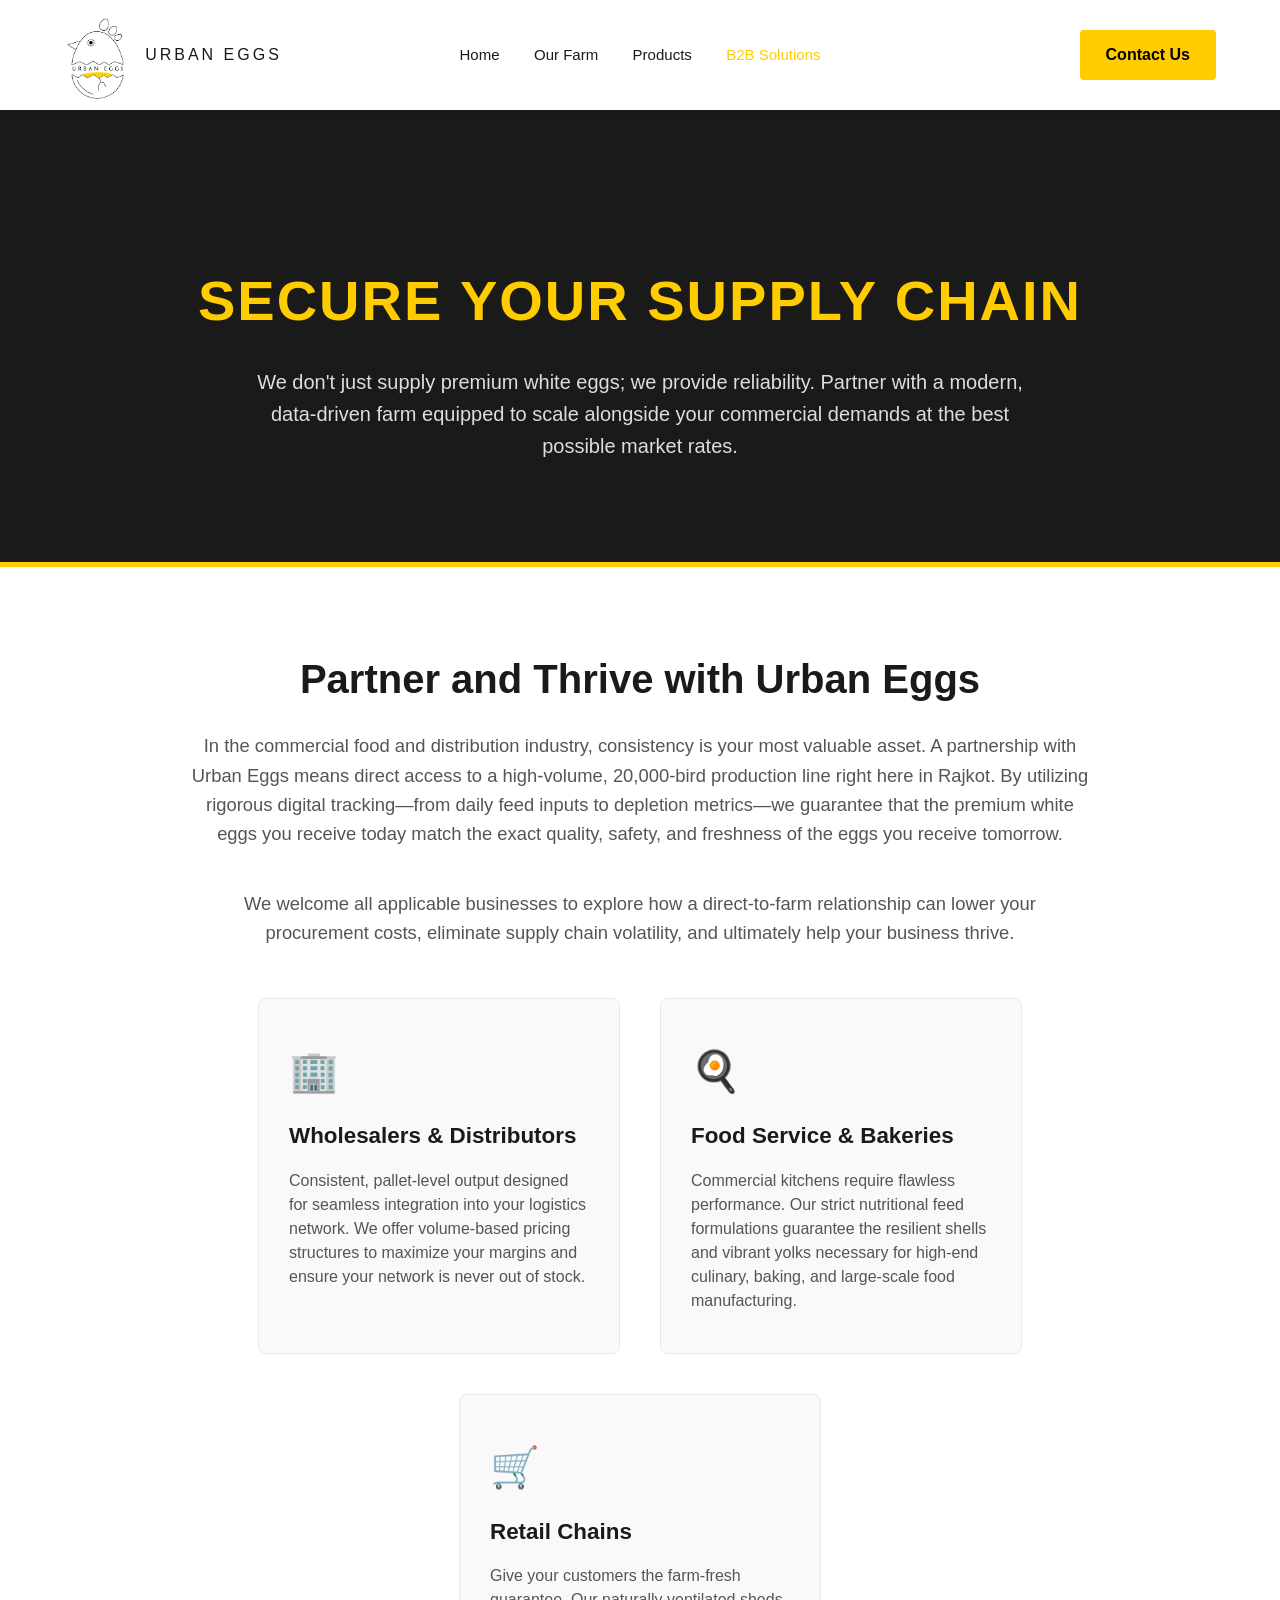
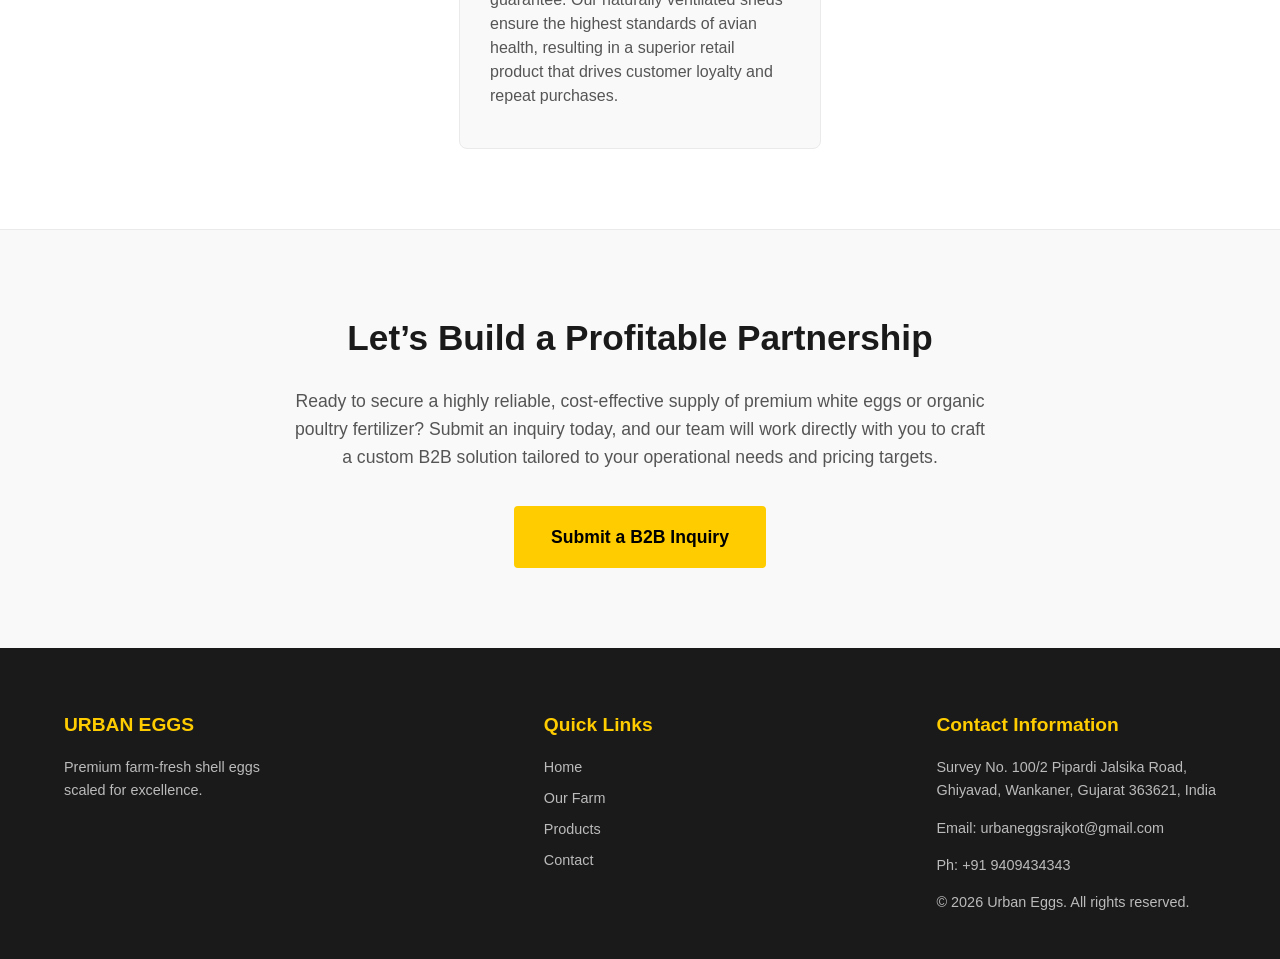
==== b2b.html @ 3e637ffb "Add files via upload" ====
<!DOCTYPE html>
<html lang="en">
<head>
    <meta charset="UTF-8">
    <meta name="viewport" content="width=device-width, initial-scale=1.0">
    <title>B2B Solutions | Urban Eggs</title>
    <style>
        /* Global Styles */
        :root {
            --primary-yellow: #FFCC00;
            --text-dark: #1a1a1a;
            --text-light: #555555;
            --bg-gray: #f9f9f9;
        }
        body {
            font-family: 'Optima', 'Segoe UI', Tahoma, Geneva, Verdana, sans-serif;
            margin: 0;
            padding: 0;
            color: var(--text-dark);
            line-height: 1.6;
            background-color: #ffffff;
        }
        a {
            text-decoration: none;
            color: inherit;
        }

        /* Navigation */
        header {
            display: flex;
            justify-content: space-between;
            align-items: center;
            padding: 5px 5vw;
            background-color: #ffffff;
            box-shadow: 0 2px 5px rgba(0,0,0,0.05);
            position: sticky;
            top: 0;
            z-index: 100;
            min-height: 90px;
        }
        .header-left {
            display: flex;
            flex-direction: row; 
            align-items: center; 
            text-align: left;
            gap: 15px; 
        }
        .header-left img {
            height: 100px; 
            margin: 0; 
            padding: 0;
            display: block; 
        }
        .header-left .brand-name {
            font-size: 16px;
            font-weight: ; 
            letter-spacing: 3px;
            text-transform: uppercase;
            color: var(--text-dark);
            margin: 0; 
            padding: 0;
            line-height: 1; 
        }
        .header-center {
            position: absolute;
            left: 50%;
            transform: translateX(-50%);
        }
        .nav-links a {
            margin: 0 15px;
            font-size: 15px;
            transition: color 0.3s;
        }
        .nav-links a:hover {
            color: var(--primary-yellow);
        }
        .btn-primary {
            background-color: var(--primary-yellow);
            border: 2px solid var(--primary-yellow);
            padding: 10px 24px;
            border-radius: 4px;
            font-weight: bold;
            font-size: 16px;
            color: #000;
            transition: background 0.3s, border-color 0.3s;
            display: inline-block;
        }
        .btn-primary:hover {
            background-color: #e6b800;
            border-color: #e6b800;
        }

        /* Page Hero */
        .b2b-hero {
            background-color: var(--text-dark);
            color: #ffffff;
            padding: 100px 5vw;
            text-align: center;
            border-bottom: 5px solid var(--primary-yellow);
        }
        .b2b-hero h1 {
            font-size: 3.5rem;
            margin-bottom: 20px;
            letter-spacing: 2px;
            text-transform: uppercase;
            color: var(--primary-yellow);
        }
        .b2b-hero p {
            font-size: 1.25rem;
            color: #dddddd;
            max-width: 800px;
            margin: 0 auto;
        }

        /* Value Proposition Section */
        .value-prop {
            padding: 80px 10vw;
            text-align: center;
            background-color: #ffffff;
        }
        .value-prop h2 {
            font-size: 2.5rem;
            margin-top: 0;
            margin-bottom: 20px;
            color: var(--text-dark);
        }
        .value-prop p {
            font-size: 1.15rem;
            color: var(--text-light);
            max-width: 900px;
            margin: 0 auto 40px auto;
        }

        /* Partnership Grid */
        .partner-grid {
            display: flex;
            justify-content: center;
            gap: 40px;
            flex-wrap: wrap;
            margin-top: 50px;
        }
        .partner-card {
            background-color: var(--bg-gray);
            border: 1px solid #eaeaea;
            padding: 40px 30px;
            border-radius: 8px;
            width: 300px;
            text-align: left;
            transition: transform 0.3s, box-shadow 0.3s;
        }
        .partner-card:hover {
            transform: translateY(-5px);
            box-shadow: 0 10px 20px rgba(0,0,0,0.05);
        }
        .partner-card .icon {
            font-size: 2.5rem;
            margin-bottom: 15px;
            display: block;
        }
        .partner-card h3 {
            font-size: 1.4rem;
            margin-top: 0;
            margin-bottom: 15px;
            color: var(--text-dark);
        }
        .partner-card p {
            font-size: 1rem;
            color: var(--text-light);
            margin: 0;
            line-height: 1.5;
        }

        /* Call to Action Banner */
        .cta-banner {
            background-color: var(--bg-gray);
            border-top: 1px solid #eaeaea;
            text-align: center;
            padding: 80px 5vw;
        }
        .cta-banner h2 {
            font-size: 2.2rem;
            color: var(--text-dark);
            margin-top: 0;
            margin-bottom: 20px;
        }
        .cta-banner p {
            font-size: 1.1rem;
            max-width: 700px;
            margin: 0 auto 35px auto;
            color: var(--text-light);
        }

        /* Footer */
        footer {
            background-color: var(--text-dark);
            color: #ffffff;
            padding: 30px 5vw 40px 5vw; 
            display: flex;
            justify-content: space-between;
            flex-wrap: wrap;
            gap: 40px;
        }
        .footer-col h5 {
            font-size: 1.2rem;
            margin-bottom: 15px;
            color: var(--primary-yellow);
        }
        .footer-col p {
            color: #bbbbbb;
            font-size: 0.9rem;
            margin-bottom: 5px;
        }
        .footer-col > a {
            color: #bbbbbb;
            font-size: 0.9rem;
            margin-bottom: 8px;
            display: block;
            transition: color 0.3s; 
        }
        .footer-col > a:hover {
            color: var(--primary-yellow);
        }
        .footer-col p a {
            display: inline;
            color: #bbbbbb;
        }
        .footer-col p a:hover {
            color: var(--primary-yellow);
        }
    </style>
</head>
<body>

    <!-- Header Navigation -->
   <header>
        <div class="header-left">
            <img src="Final Logo.jpeg" alt="Urban Eggs Logo">
            <div class="brand-name">URBAN EGGS</div>
        </div>

        <div class="header-center">
            <nav class="nav-links">
                <a href="index.html">Home</a>
                <a href="our-farm.html">Our Farm</a>
                <a href="products.html">Products</a>
                <a href="b2b.html"style="color: var(--primary-yellow);">B2B Solutions</a>
            </nav>
        </div>

        <a href="contact.html" class="btn-primary">Contact Us</a>
    </header>

    <!-- Page Hero -->
    <section class="b2b-hero">
        <h1>Secure Your Supply Chain</h1>
        <p>We don't just supply premium white eggs; we provide reliability. Partner with a modern, data-driven farm equipped to scale alongside your commercial demands at the best possible market rates.</p>
    </section>

    <!-- Value Proposition Section -->
    <section class="value-prop">
        <h2>Partner and Thrive with Urban Eggs</h2>
        <p>In the commercial food and distribution industry, consistency is your most valuable asset. A partnership with Urban Eggs means direct access to a high-volume, 20,000-bird production line right here in Rajkot. By utilizing rigorous digital tracking—from daily feed inputs to depletion metrics—we guarantee that the premium white eggs you receive today match the exact quality, safety, and freshness of the eggs you receive tomorrow.</p>
        <p>We welcome all applicable businesses to explore how a direct-to-farm relationship can lower your procurement costs, eliminate supply chain volatility, and ultimately help your business thrive.</p>

        <!-- Partnership Grid -->
        <div class="partner-grid">
            <div class="partner-card">
                <span class="icon">🏢</span>
                <h3>Wholesalers & Distributors</h3>
                <p>Consistent, pallet-level output designed for seamless integration into your logistics network. We offer volume-based pricing structures to maximize your margins and ensure your network is never out of stock.</p>
            </div>
            <div class="partner-card">
                <span class="icon">🍳</span>
                <h3>Food Service & Bakeries</h3>
                <p>Commercial kitchens require flawless performance. Our strict nutritional feed formulations guarantee the resilient shells and vibrant yolks necessary for high-end culinary, baking, and large-scale food manufacturing.</p>
            </div>
            <div class="partner-card">
                <span class="icon">🛒</span>
                <h3>Retail Chains</h3>
                <p>Give your customers the farm-fresh guarantee. Our naturally ventilated sheds ensure the highest standards of avian health, resulting in a superior retail product that drives customer loyalty and repeat purchases.</p>
            </div>
        </div>
    </section>

    <!-- Call to Action Section -->
    <section class="cta-banner">
        <h2>Let’s Build a Profitable Partnership</h2>
        <p>Ready to secure a highly reliable, cost-effective supply of premium white eggs or organic poultry fertilizer? Submit an inquiry today, and our team will work directly with you to craft a custom B2B solution tailored to your operational needs and pricing targets.</p>
        <a href="contact.html" class="btn-primary" style="font-size: 1.1rem; padding: 15px 35px;">Submit a B2B Inquiry</a>
    </section>

    <!-- Footer -->
    <footer>
        <div class="footer-col">
            <h5>URBAN EGGS</h5>
            <p>Premium farm-fresh shell eggs<br>scaled for excellence.</p>
        </div>
        <div class="footer-col">
            <h5>Quick Links</h5>
            <a href="index.html">Home</a>
            <a href="our-farm.html">Our Farm</a>
            <a href="products.html">Products</a>
            <a href="contact.html">Contact</a>
        </div>
        <div class="footer-col">
            <h5>Contact Information</h5>
            <p>
                <a href="https://maps.app.goo.gl/Pf2Z3iV4UfkmTTQk8" target="_blank">
                    Survey No. 100/2 Pipardi Jalsika Road,<br>
                    Ghiyavad, Wankaner, Gujarat 363621, India
                </a>
            </p>
            <p>Email: <a href="mailto:urbaneggsrajkot@gmail.com">urbaneggsrajkot@gmail.com</a></p>
            <p>Ph: <a href="tel:+919409434343">+91 9409434343</a></p>
            <p>© 2026 Urban Eggs. All rights reserved.</p>
        </div>
    </footer>

</body>
</html>
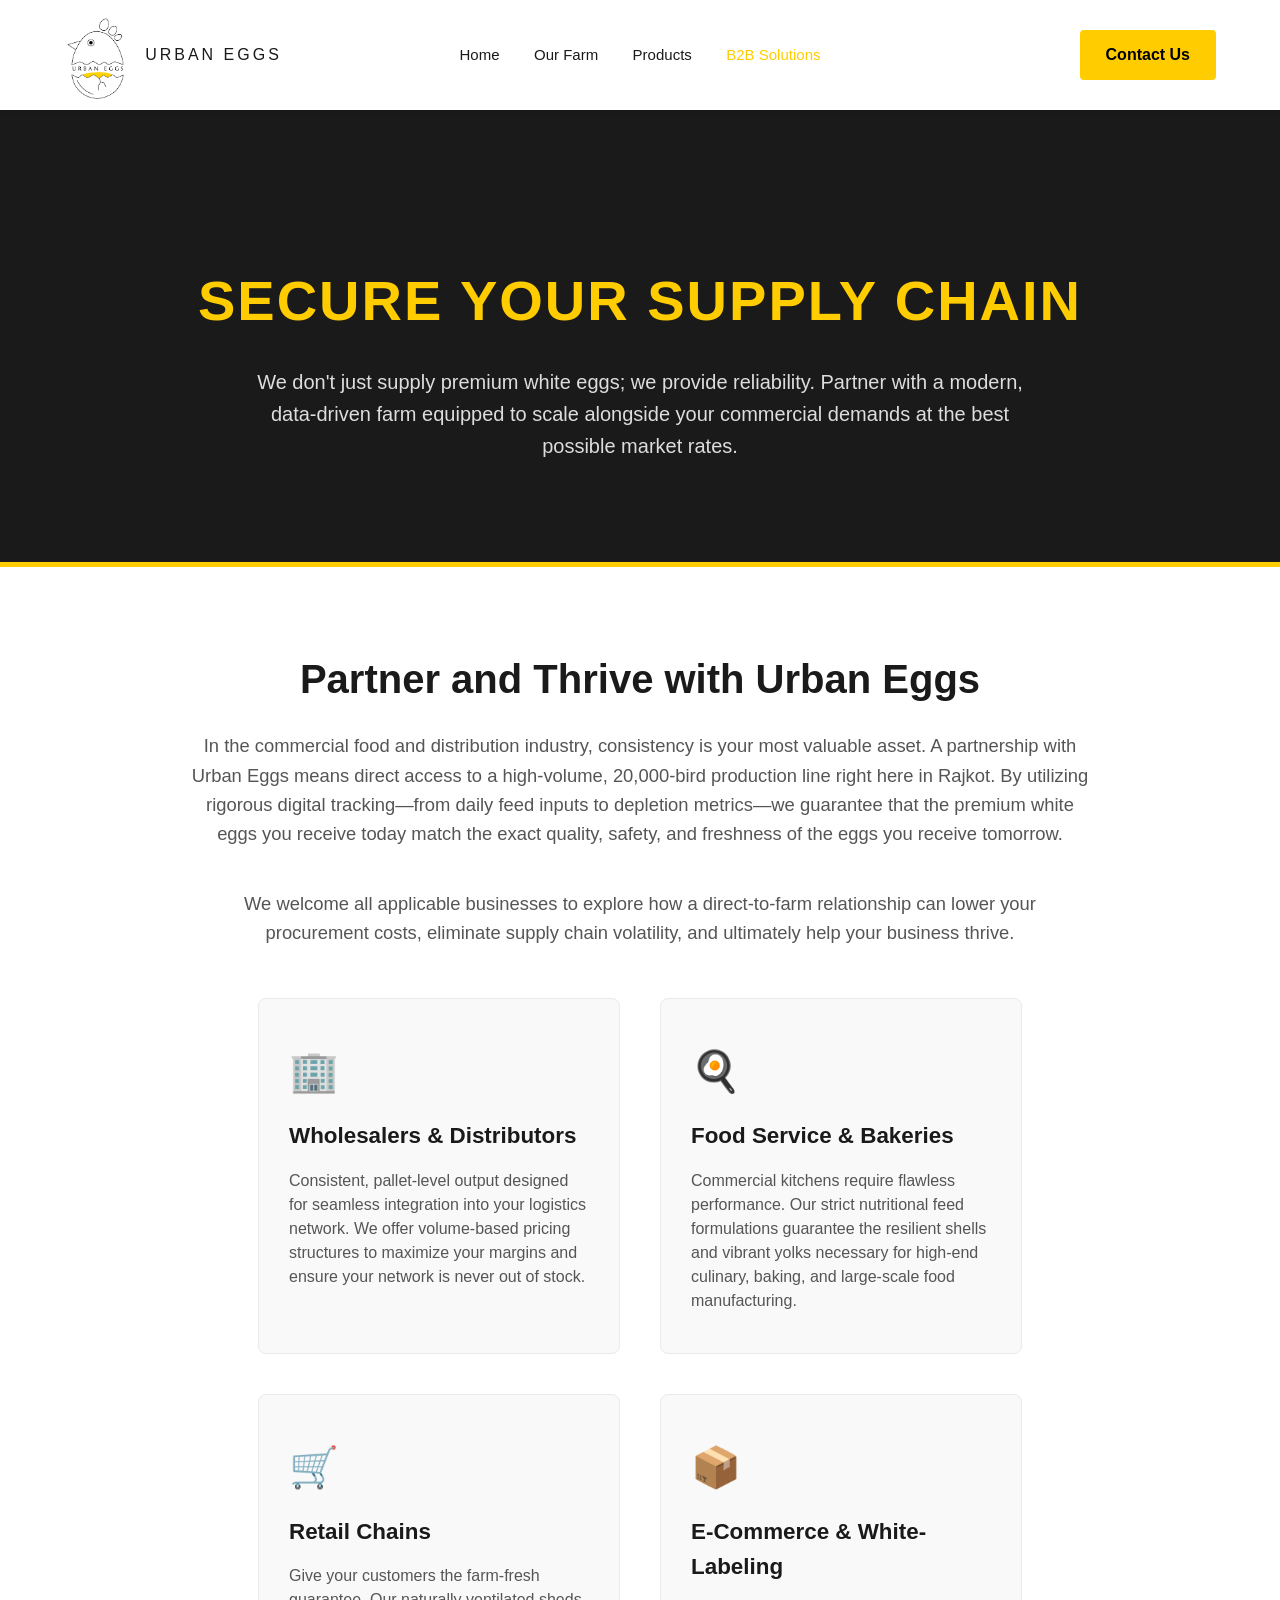
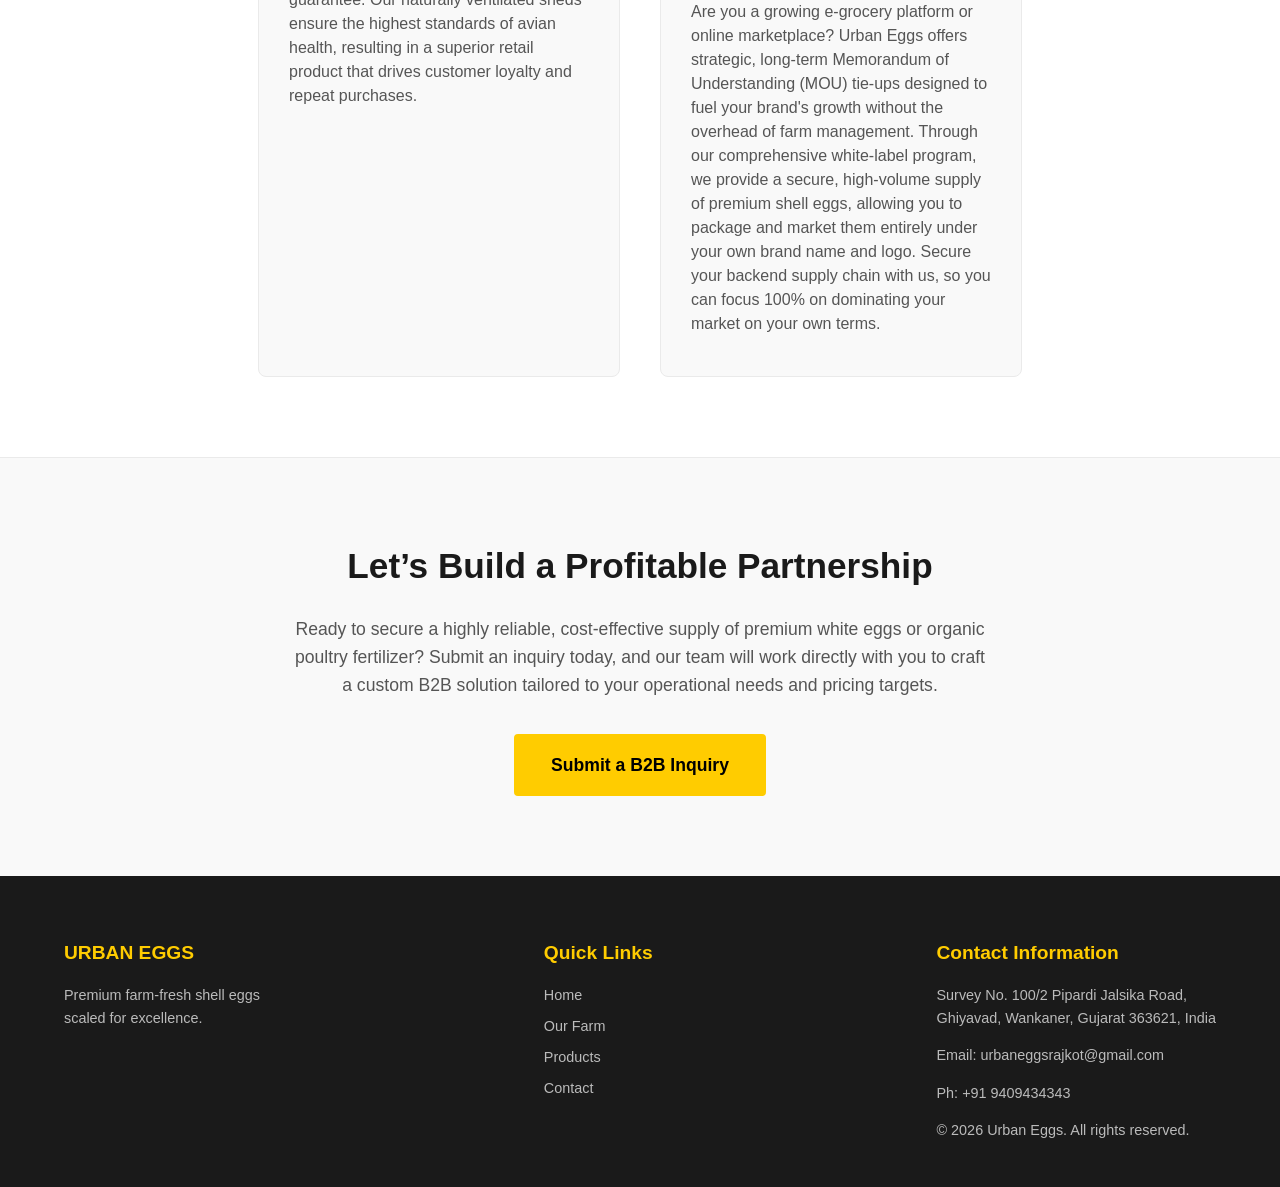
==== commit e92710a8: "Update b2b.html" ====
--- a/b2b.html
+++ b/b2b.html
@@ -4,6 +4,8 @@
     <meta charset="UTF-8">
     <meta name="viewport" content="width=device-width, initial-scale=1.0">
     <title>B2B Solutions | Urban Eggs</title>
+    <!-- This line adds your logo to the browser tab -->
+    <link rel="icon" type="image/jpeg" href="Final Logo.jpeg">
     <style>
         /* Global Styles */
         :root {
@@ -226,6 +228,68 @@
         }
         .footer-col p a:hover {
             color: var(--primary-yellow);
+        }
+
+        /* --- MOBILE RESPONSIVENESS --- */
+        @media (max-width: 850px) {
+            /* 1. Stack the Navigation */
+            header {
+                flex-direction: column;
+                padding: 20px 5vw;
+                gap: 15px;
+            }
+            .header-center {
+                position: static;
+                transform: none;
+            }
+            .nav-links {
+                display: flex;
+                flex-wrap: wrap;
+                justify-content: center;
+                gap: 10px;
+            }
+            .nav-links a { margin: 0 8px; }
+
+            /* 2. Shrink Giant Hero Text & Spacing */
+            .hero h1, .farm-hero h1, .page-hero h1, .b2b-hero h1 {
+                font-size: 2.2rem;
+            }
+            .hero, .farm-hero, .page-hero, .b2b-hero, .cta-banner {
+                padding: 50px 5vw;
+            }
+
+            /* 3. Make All Cards Flexible (Products, B2B, Features) */
+            .product-card, .catalog-card, .partner-card, .feature {
+                width: 100%;
+                max-width: 400px; /* Keeps them from getting too wide on tablets */
+                box-sizing: border-box; /* Ensures padding doesn't break the width */
+                margin: 0 auto;
+            }
+
+            /* 4. Stack Side-by-Side Sections (Our Farm Page) */
+            .content-section, .content-section.reverse {
+                flex-direction: column;
+                padding: 50px 5vw;
+                gap: 30px;
+                text-align: center;
+            }
+
+            /* 5. Center and Stack Hero Buttons (Home Page) */
+            .hero .btn-primary, .hero .btn-secondary {
+                display: block;
+                margin: 10px auto;
+                width: 80%;
+                max-width: 250px;
+            }
+            .hero .btn-secondary {
+                margin-left: auto; /* Fixes the left margin from desktop */
+            }
+            
+            /* 6. Footer adjustments */
+            footer {
+                flex-direction: column;
+                text-align: center;
+            }
         }
     </style>
 </head>
@@ -279,6 +343,12 @@
                 <h3>Retail Chains</h3>
                 <p>Give your customers the farm-fresh guarantee. Our naturally ventilated sheds ensure the highest standards of avian health, resulting in a superior retail product that drives customer loyalty and repeat purchases.</p>
             </div>
+           <!-- E-Commerce & White-Label Partnerships Card -->
+            <div class="partner-card">
+                <span class="icon">📦</span>
+                <h3>E-Commerce & White-Labeling</h3>
+                <p>Are you a growing e-grocery platform or online marketplace? Urban Eggs offers strategic, long-term Memorandum of Understanding (MOU) tie-ups designed to fuel your brand's growth without the overhead of farm management. Through our comprehensive white-label program, we provide a secure, high-volume supply of premium shell eggs, allowing you to package and market them entirely under your own brand name and logo. Secure your backend supply chain with us, so you can focus 100% on dominating your market on your own terms.</p>
+            </div>
         </div>
     </section>
 
@@ -317,4 +387,4 @@
     </footer>
 
 </body>
-</html>+</html>
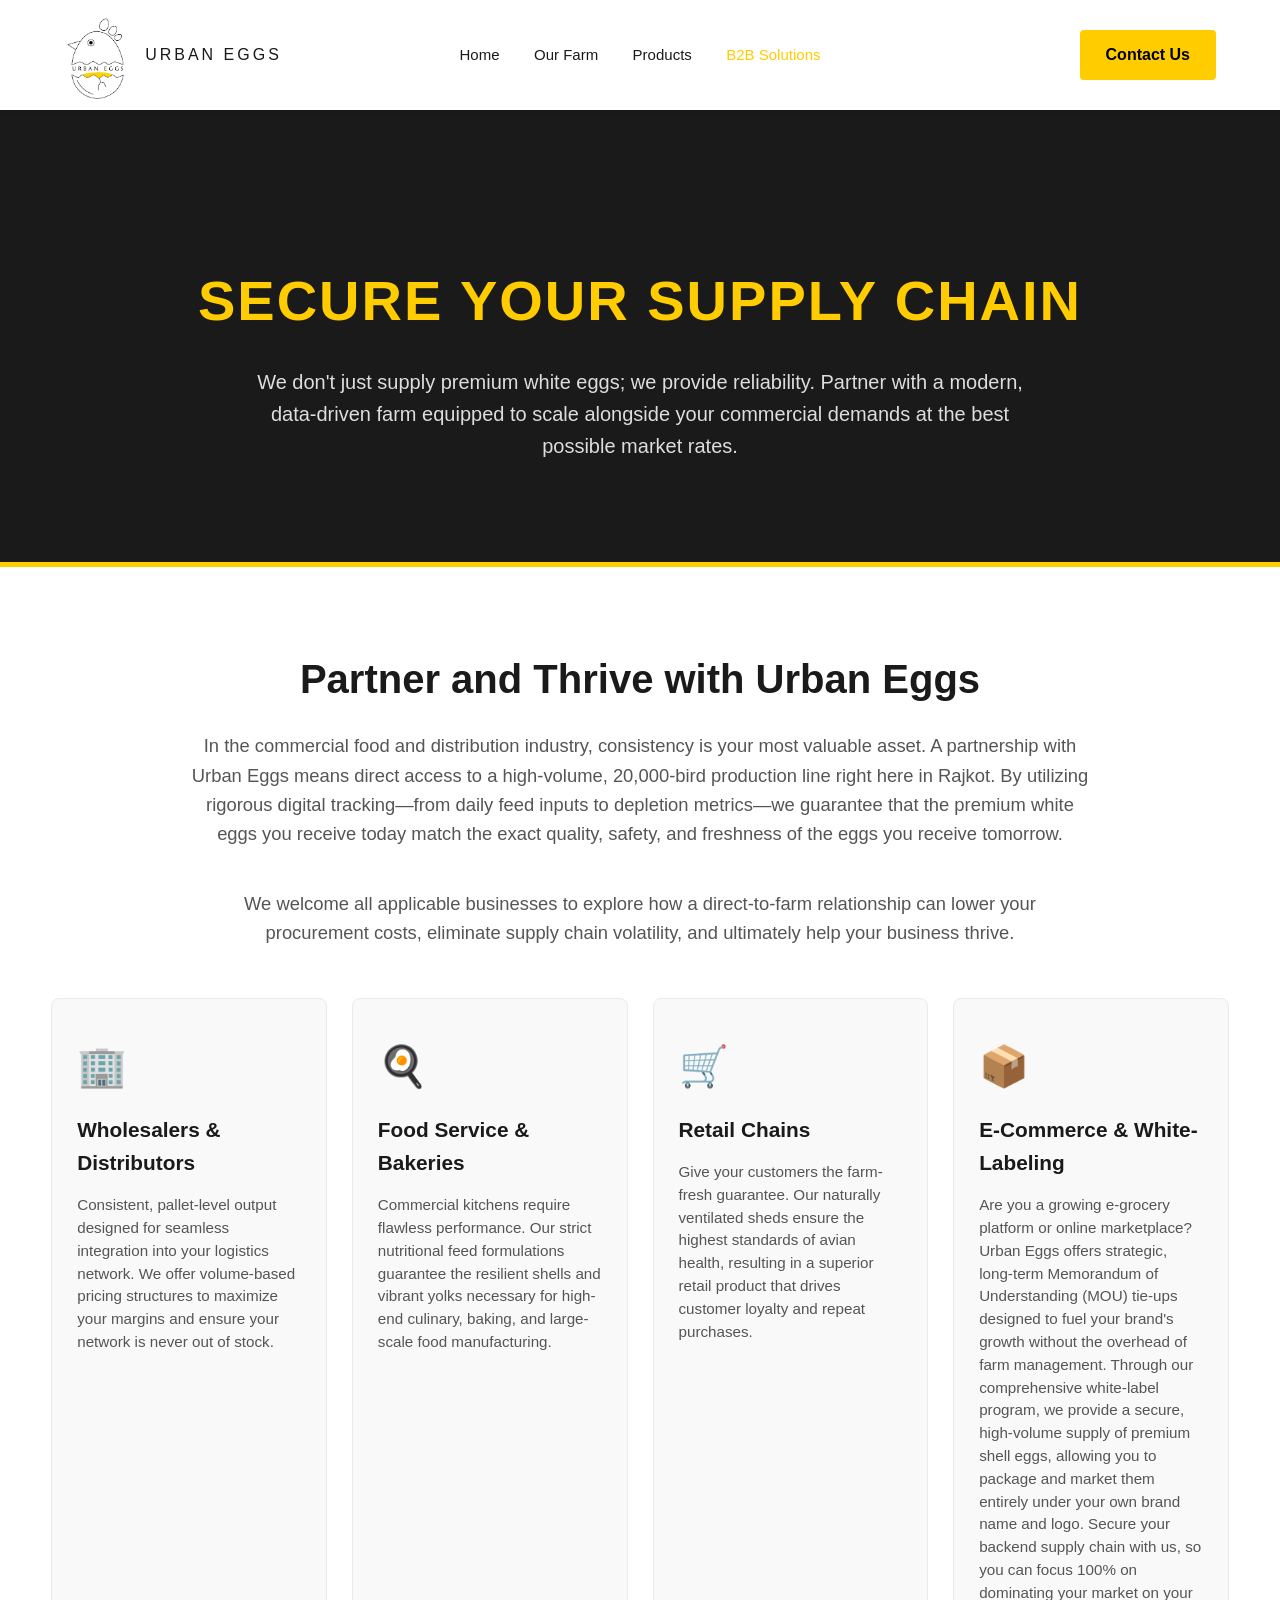
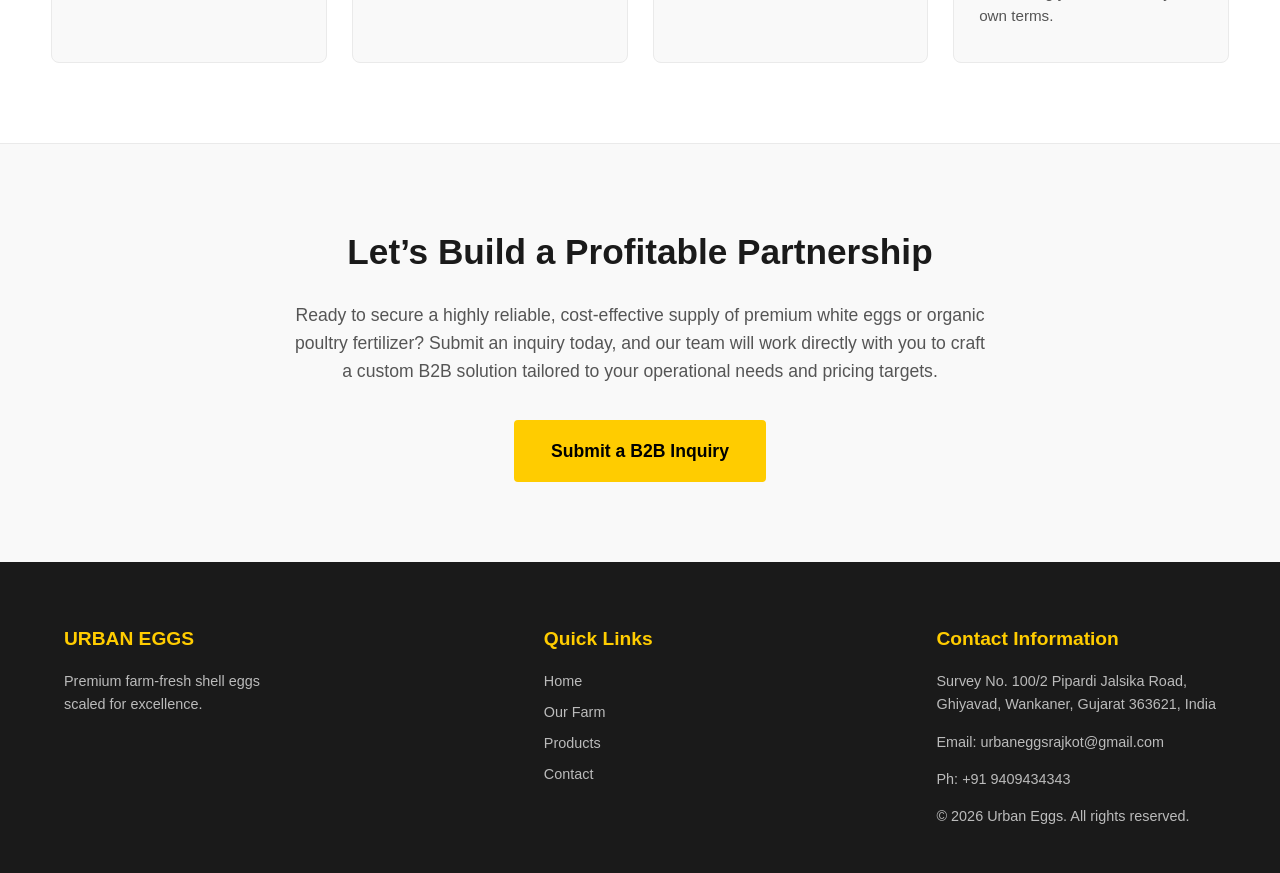
==== commit edea8966: "Update b2b.html" ====
--- a/b2b.html
+++ b/b2b.html
@@ -114,9 +114,9 @@
             margin: 0 auto;
         }
 
-        /* Value Proposition Section */
+/* Value Proposition Section */
         .value-prop {
-            padding: 80px 10vw;
+            padding: 80px 4vw; /* Widened to fit 4 cards */
             text-align: center;
             background-color: #ffffff;
         }
@@ -135,18 +135,18 @@
 
         /* Partnership Grid */
         .partner-grid {
-            display: flex;
-            justify-content: center;
-            gap: 40px;
-            flex-wrap: wrap;
+            display: grid;
+            grid-template-columns: repeat(4, 1fr); /* 4 equal columns */
+            gap: 25px; 
             margin-top: 50px;
         }
         .partner-card {
             background-color: var(--bg-gray);
             border: 1px solid #eaeaea;
-            padding: 40px 30px;
+            padding: 35px 25px; /* Adjusted padding */
             border-radius: 8px;
-            width: 300px;
+            width: 100%;
+            box-sizing: border-box; 
             text-align: left;
             transition: transform 0.3s, box-shadow 0.3s;
         }
@@ -160,13 +160,13 @@
             display: block;
         }
         .partner-card h3 {
-            font-size: 1.4rem;
+            font-size: 1.3rem; /* Slightly smaller text */
             margin-top: 0;
             margin-bottom: 15px;
             color: var(--text-dark);
         }
         .partner-card p {
-            font-size: 1rem;
+            font-size: 0.95rem; /* Slightly smaller text */
             color: var(--text-light);
             margin: 0;
             line-height: 1.5;
@@ -232,6 +232,11 @@
 
         /* --- MOBILE RESPONSIVENESS --- */
         @media (max-width: 850px) {
+            /* Stack the Partnership Grid on Mobile */
+            .partner-grid {
+                grid-template-columns: 1fr; 
+                gap: 20px;
+            }
             /* 1. Stack the Navigation */
             header {
                 flex-direction: column;
